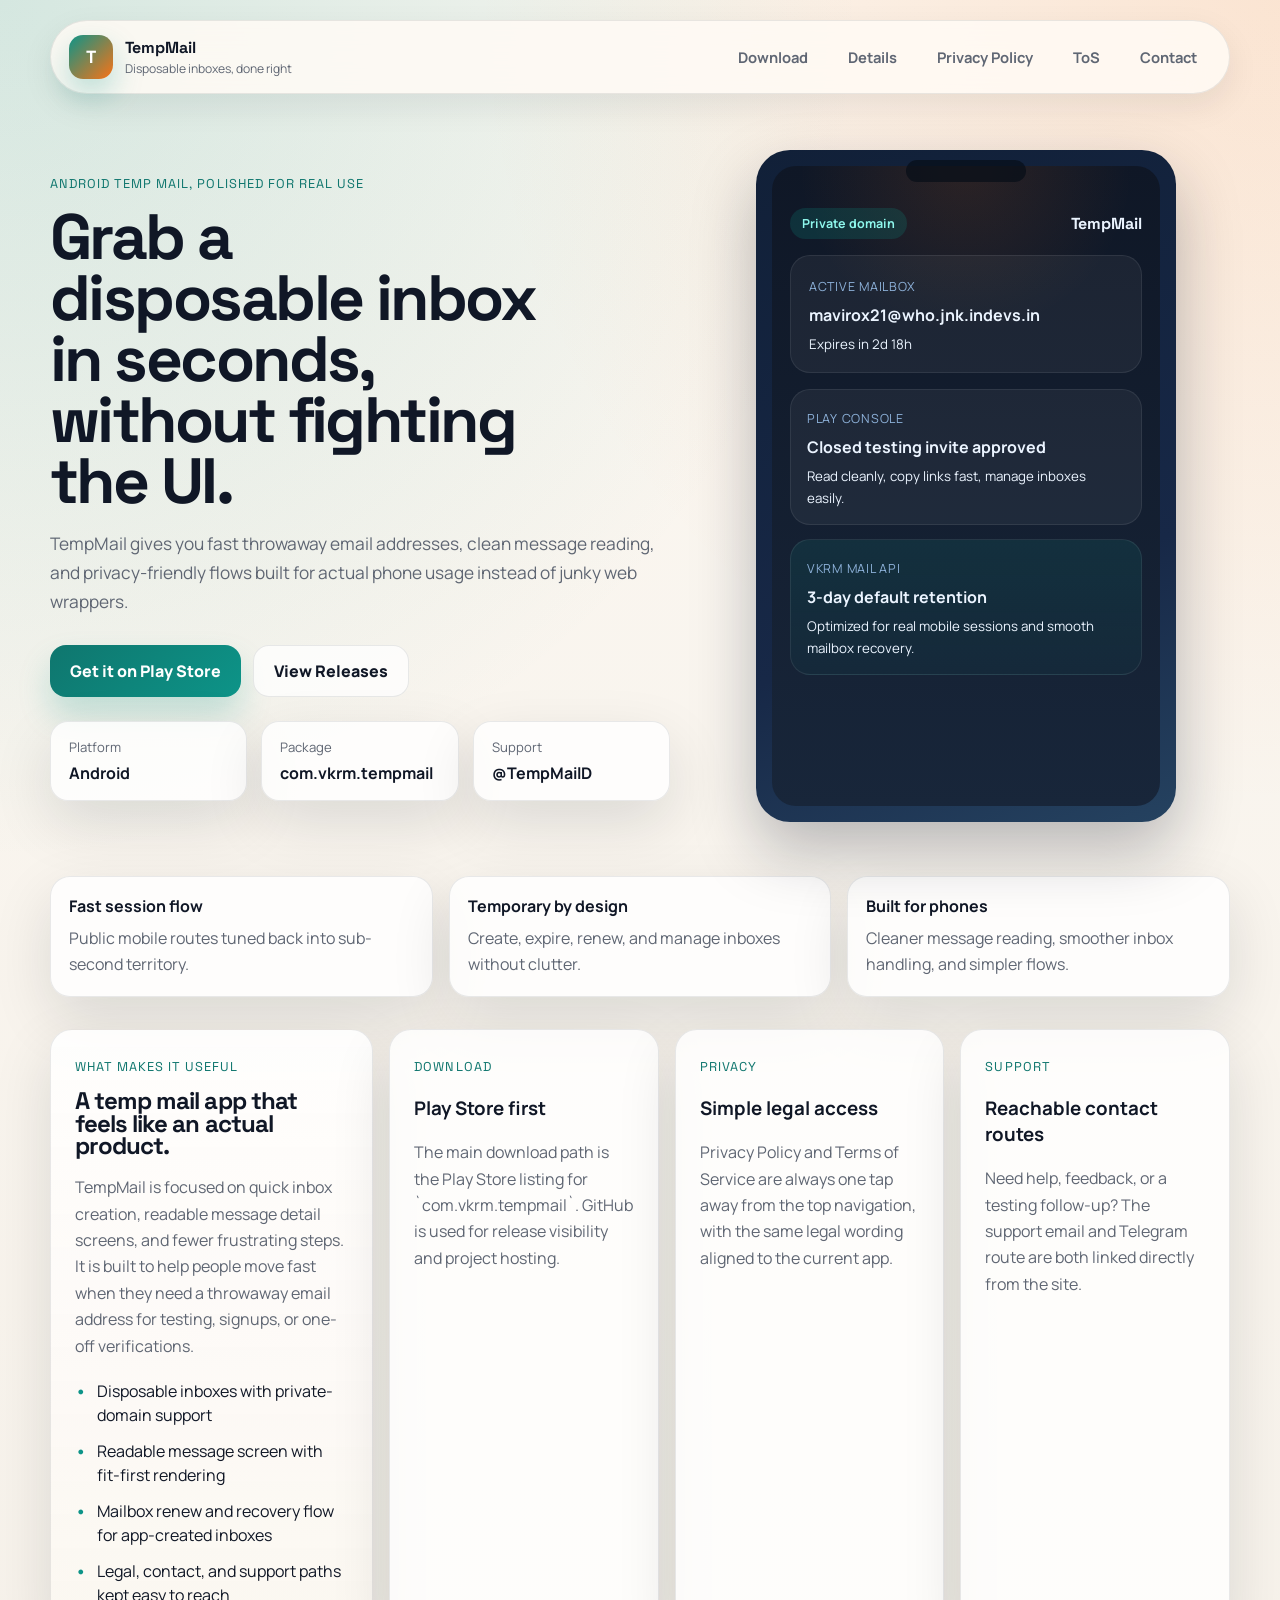
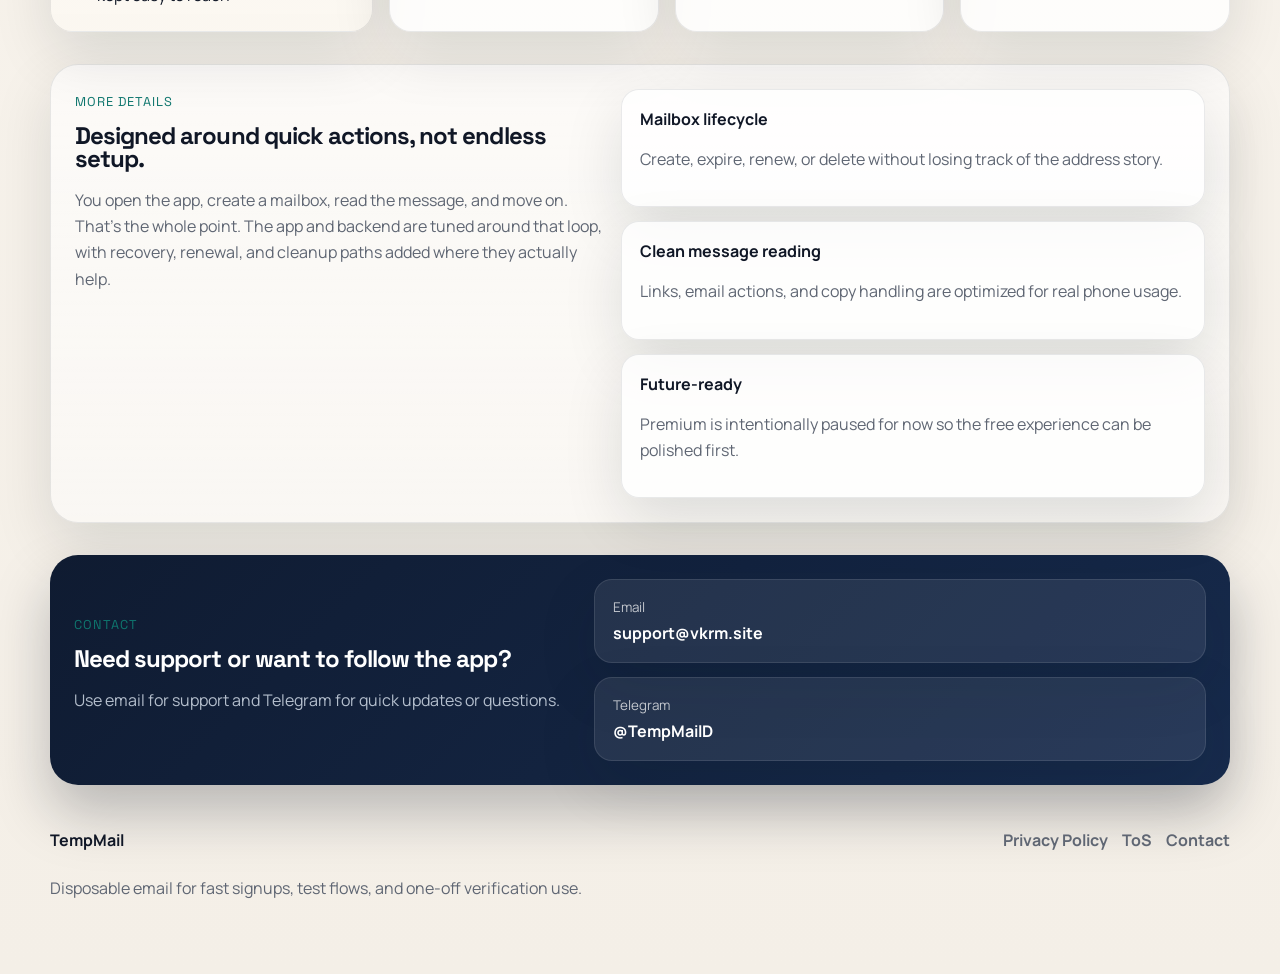
==== index.html @ 7fb51815 "Create TempMail landing website" ====
<!doctype html>
<html lang="en">
  <head>
    <meta charset="UTF-8" />
    <meta name="viewport" content="width=device-width, initial-scale=1.0" />
    <title>TempMail | Fast Temporary Email for Android</title>
    <meta
      name="description"
      content="TempMail is a fast Android temporary email app with disposable inboxes, smooth message reading, privacy-first design, and instant Play Store access."
    />
    <meta property="og:title" content="TempMail | Fast Temporary Email for Android" />
    <meta
      property="og:description"
      content="Disposable email addresses, smooth inbox handling, and a clean Android experience."
    />
    <meta property="og:type" content="website" />
    <meta property="theme-color" content="#0e1726" />
    <link rel="preconnect" href="https://fonts.googleapis.com" />
    <link rel="preconnect" href="https://fonts.gstatic.com" crossorigin />
    <link
      href="https://fonts.googleapis.com/css2?family=Manrope:wght@400;500;600;700;800&family=Space+Grotesk:wght@500;700&display=swap"
      rel="stylesheet"
    />
    <link rel="icon" href="assets/favicon.svg" type="image/svg+xml" />
    <link rel="stylesheet" href="styles.css" />
  </head>
  <body>
    <div class="site-shell">
      <header class="topbar">
        <a class="brand" href="index.html" aria-label="TempMail home">
          <span class="brand-mark">T</span>
          <span class="brand-copy">
            <strong>TempMail</strong>
            <small>Disposable inboxes, done right</small>
          </span>
        </a>

        <button class="menu-toggle" type="button" aria-label="Toggle menu" data-menu-toggle>
          <span></span>
          <span></span>
          <span></span>
        </button>

        <nav class="nav" data-nav>
          <a href="#download">Download</a>
          <a href="#details">Details</a>
          <a href="privacy-policy.html">Privacy Policy</a>
          <a href="terms-of-service.html">ToS</a>
          <a href="#contact">Contact</a>
        </nav>
      </header>

      <main>
        <section class="hero">
          <div class="hero-copy">
            <span class="eyebrow">Android temp mail, polished for real use</span>
            <h1>Grab a disposable inbox in seconds, without fighting the UI.</h1>
            <p class="lead">
              TempMail gives you fast throwaway email addresses, clean message reading, and
              privacy-friendly flows built for actual phone usage instead of junky web wrappers.
            </p>

            <div class="cta-row" id="download">
              <a
                class="button button-primary"
                href="https://play.google.com/store/apps/details?id=com.vkrm.tempmail"
                target="_blank"
                rel="noreferrer"
              >
                Get it on Play Store
              </a>
              <a
                class="button button-secondary"
                href="https://github.com/vkrmv121/TempMail-App/releases"
                target="_blank"
                rel="noreferrer"
              >
                View Releases
              </a>
            </div>

            <div class="meta-row">
              <article class="meta-card">
                <span>Platform</span>
                <strong>Android</strong>
              </article>
              <article class="meta-card">
                <span>Package</span>
                <strong>com.vkrm.tempmail</strong>
              </article>
              <article class="meta-card">
                <span>Support</span>
                <strong>@TempMailD</strong>
              </article>
            </div>
          </div>

          <div class="hero-preview" aria-hidden="true">
            <div class="device">
              <div class="device-notch"></div>
              <div class="device-screen">
                <div class="screen-header">
                  <span class="pill">Private domain</span>
                  <span class="screen-title">TempMail</span>
                </div>
                <div class="mail-card mail-card-main">
                  <span class="mail-label">Active mailbox</span>
                  <strong>mavirox21@who.jnk.indevs.in</strong>
                  <small>Expires in 2d 18h</small>
                </div>
                <div class="message-stack">
                  <article class="message-card">
                    <span class="message-source">Play Console</span>
                    <strong>Closed testing invite approved</strong>
                    <small>Read cleanly, copy links fast, manage inboxes easily.</small>
                  </article>
                  <article class="message-card accent">
                    <span class="message-source">VKRM Mail API</span>
                    <strong>3-day default retention</strong>
                    <small>Optimized for real mobile sessions and smooth mailbox recovery.</small>
                  </article>
                </div>
              </div>
            </div>
          </div>
        </section>

        <section class="stat-strip">
          <article>
            <strong>Fast session flow</strong>
            <span>Public mobile routes tuned back into sub-second territory.</span>
          </article>
          <article>
            <strong>Temporary by design</strong>
            <span>Create, expire, renew, and manage inboxes without clutter.</span>
          </article>
          <article>
            <strong>Built for phones</strong>
            <span>Cleaner message reading, smoother inbox handling, and simpler flows.</span>
          </article>
        </section>

        <section class="details-grid" id="details">
          <article class="feature-card feature-card-large">
            <span class="card-kicker">What makes it useful</span>
            <h2>A temp mail app that feels like an actual product.</h2>
            <p>
              TempMail is focused on quick inbox creation, readable message detail screens, and
              fewer frustrating steps. It is built to help people move fast when they need a
              throwaway email address for testing, signups, or one-off verifications.
            </p>
            <ul class="check-list">
              <li>Disposable inboxes with private-domain support</li>
              <li>Readable message screen with fit-first rendering</li>
              <li>Mailbox renew and recovery flow for app-created inboxes</li>
              <li>Legal, contact, and support paths kept easy to reach</li>
            </ul>
          </article>

          <article class="feature-card">
            <span class="card-kicker">Download</span>
            <h3>Play Store first</h3>
            <p>
              The main download path is the Play Store listing for `com.vkrm.tempmail`. GitHub is
              used for release visibility and project hosting.
            </p>
          </article>

          <article class="feature-card">
            <span class="card-kicker">Privacy</span>
            <h3>Simple legal access</h3>
            <p>
              Privacy Policy and Terms of Service are always one tap away from the top navigation,
              with the same legal wording aligned to the current app.
            </p>
          </article>

          <article class="feature-card">
            <span class="card-kicker">Support</span>
            <h3>Reachable contact routes</h3>
            <p>
              Need help, feedback, or a testing follow-up? The support email and Telegram route are
              both linked directly from the site.
            </p>
          </article>
        </section>

        <section class="showcase">
          <div class="showcase-copy">
            <span class="card-kicker">More details</span>
            <h2>Designed around quick actions, not endless setup.</h2>
            <p>
              You open the app, create a mailbox, read the message, and move on. That’s the whole
              point. The app and backend are tuned around that loop, with recovery, renewal, and
              cleanup paths added where they actually help.
            </p>
          </div>

          <div class="showcase-panels">
            <article class="mini-panel">
              <strong>Mailbox lifecycle</strong>
              <p>Create, expire, renew, or delete without losing track of the address story.</p>
            </article>
            <article class="mini-panel">
              <strong>Clean message reading</strong>
              <p>Links, email actions, and copy handling are optimized for real phone usage.</p>
            </article>
            <article class="mini-panel">
              <strong>Future-ready</strong>
              <p>Premium is intentionally paused for now so the free experience can be polished first.</p>
            </article>
          </div>
        </section>

        <section class="contact-band" id="contact">
          <div>
            <span class="card-kicker">Contact</span>
            <h2>Need support or want to follow the app?</h2>
            <p>Use email for support and Telegram for quick updates or questions.</p>
          </div>

          <div class="contact-actions">
            <a class="contact-card" href="mailto:support@vkrm.site?subject=TempMail%20Support">
              <span>Email</span>
              <strong>support@vkrm.site</strong>
            </a>
            <a
              class="contact-card"
              href="https://tempmailD.t.me"
              target="_blank"
              rel="noreferrer"
            >
              <span>Telegram</span>
              <strong>@TempMailD</strong>
            </a>
          </div>
        </section>
      </main>

      <footer class="footer">
        <div>
          <strong>TempMail</strong>
          <p>Disposable email for fast signups, test flows, and one-off verification use.</p>
        </div>

        <nav class="footer-links" aria-label="Footer links">
          <a href="privacy-policy.html">Privacy Policy</a>
          <a href="terms-of-service.html">ToS</a>
          <a href="#contact">Contact</a>
        </nav>
      </footer>
    </div>

    <script src="script.js"></script>
  </body>
</html>
---- styles.css ----
:root {
  --bg: #f4efe7;
  --panel: rgba(255, 255, 255, 0.8);
  --panel-strong: #fffdf8;
  --ink: #101726;
  --muted: #5f6673;
  --line: rgba(16, 23, 38, 0.09);
  --brand: #0d9488;
  --brand-deep: #0f766e;
  --accent: #f97316;
  --shadow: 0 22px 60px rgba(12, 23, 37, 0.12);
  --radius-xl: 28px;
  --radius-lg: 22px;
  --radius-md: 16px;
  --content: 1180px;
}

* {
  box-sizing: border-box;
}

html {
  scroll-behavior: smooth;
}

body {
  margin: 0;
  font-family: "Manrope", sans-serif;
  color: var(--ink);
  background:
    radial-gradient(circle at top left, rgba(13, 148, 136, 0.16), transparent 30%),
    radial-gradient(circle at top right, rgba(249, 115, 22, 0.14), transparent 28%),
    linear-gradient(180deg, #fbf7f1 0%, #f4efe7 100%);
}

a {
  color: inherit;
  text-decoration: none;
}

.site-shell {
  width: min(calc(100% - 32px), var(--content));
  margin: 0 auto;
  padding: 20px 0 48px;
}

.topbar {
  position: sticky;
  top: 14px;
  z-index: 20;
  display: flex;
  align-items: center;
  justify-content: space-between;
  gap: 16px;
  padding: 14px 18px;
  border: 1px solid var(--line);
  border-radius: 999px;
  background: rgba(255, 251, 245, 0.86);
  backdrop-filter: blur(18px);
  box-shadow: 0 12px 32px rgba(16, 23, 38, 0.08);
}

.brand {
  display: inline-flex;
  align-items: center;
  gap: 12px;
  min-width: 0;
}

.brand-mark {
  display: grid;
  place-items: center;
  width: 44px;
  height: 44px;
  border-radius: 14px;
  background: linear-gradient(135deg, var(--brand), var(--accent));
  color: white;
  font-family: "Space Grotesk", sans-serif;
  font-weight: 700;
  font-size: 1.1rem;
  box-shadow: 0 14px 30px rgba(13, 148, 136, 0.28);
}

.brand-copy {
  display: flex;
  flex-direction: column;
  gap: 2px;
}

.brand-copy strong {
  font-family: "Space Grotesk", sans-serif;
  font-size: 1rem;
}

.brand-copy small {
  color: var(--muted);
  font-size: 0.76rem;
}

.nav {
  display: flex;
  align-items: center;
  gap: 12px;
}

.nav a {
  padding: 10px 14px;
  border-radius: 999px;
  color: var(--muted);
  font-weight: 700;
  font-size: 0.92rem;
  transition: background 180ms ease, color 180ms ease, transform 180ms ease;
}

.nav a:hover {
  background: rgba(13, 148, 136, 0.1);
  color: var(--ink);
  transform: translateY(-1px);
}

.menu-toggle {
  display: none;
  border: 0;
  background: transparent;
  padding: 8px;
  cursor: pointer;
}

.menu-toggle span {
  display: block;
  width: 22px;
  height: 2px;
  border-radius: 999px;
  background: var(--ink);
}

.menu-toggle span + span {
  margin-top: 4px;
}

.hero {
  display: grid;
  grid-template-columns: 1.08fr 0.92fr;
  gap: 32px;
  align-items: center;
  padding: 56px 0 44px;
}

.eyebrow,
.card-kicker {
  display: inline-flex;
  align-items: center;
  gap: 8px;
  color: var(--brand-deep);
  font-family: "Space Grotesk", sans-serif;
  font-size: 0.8rem;
  letter-spacing: 0.08em;
  text-transform: uppercase;
}

.hero h1,
.details-grid h2,
.showcase h2,
.contact-band h2 {
  margin: 14px 0 16px;
  line-height: 0.95;
  letter-spacing: -0.04em;
  font-family: "Space Grotesk", sans-serif;
}

.hero h1 {
  font-size: clamp(3rem, 5vw, 5.5rem);
  max-width: 12ch;
}

.lead {
  max-width: 58ch;
  color: var(--muted);
  font-size: 1.08rem;
  line-height: 1.7;
}

.cta-row {
  display: flex;
  flex-wrap: wrap;
  gap: 12px;
  margin: 28px 0 24px;
}

.button {
  display: inline-flex;
  align-items: center;
  justify-content: center;
  min-height: 52px;
  padding: 0 20px;
  border-radius: 16px;
  font-weight: 800;
  transition: transform 180ms ease, box-shadow 180ms ease, background 180ms ease;
}

.button:hover {
  transform: translateY(-2px);
}

.button-primary {
  color: white;
  background: linear-gradient(135deg, var(--brand-deep), var(--brand));
  box-shadow: 0 18px 32px rgba(13, 148, 136, 0.22);
}

.button-secondary {
  border: 1px solid var(--line);
  background: rgba(255, 255, 255, 0.75);
}

.meta-row {
  display: grid;
  grid-template-columns: repeat(3, minmax(0, 1fr));
  gap: 14px;
  max-width: 700px;
}

.meta-card,
.feature-card,
.mini-panel,
.contact-card,
.stat-strip article {
  border: 1px solid var(--line);
  background: var(--panel);
  box-shadow: var(--shadow);
}

.meta-card {
  padding: 16px 18px;
  border-radius: 18px;
}

.meta-card span {
  display: block;
  margin-bottom: 6px;
  color: var(--muted);
  font-size: 0.82rem;
}

.hero-preview {
  display: flex;
  justify-content: center;
}

.device {
  position: relative;
  width: min(100%, 420px);
  padding: 16px;
  border-radius: 34px;
  background: linear-gradient(160deg, #112038, #172847 65%, #254260);
  box-shadow: 0 28px 64px rgba(16, 23, 38, 0.28);
}

.device-notch {
  position: absolute;
  inset: 10px auto auto 50%;
  transform: translateX(-50%);
  width: 120px;
  height: 22px;
  border-radius: 999px;
  background: rgba(7, 13, 24, 0.7);
}

.device-screen {
  min-height: 640px;
  padding: 42px 18px 18px;
  border-radius: 24px;
  background:
    radial-gradient(circle at top, rgba(249, 115, 22, 0.12), transparent 25%),
    linear-gradient(180deg, #0f1726 0%, #18263a 100%);
  color: #ebf4ff;
}

.screen-header {
  display: flex;
  align-items: center;
  justify-content: space-between;
  margin-bottom: 16px;
}

.pill {
  padding: 7px 12px;
  border-radius: 999px;
  background: rgba(13, 148, 136, 0.2);
  color: #8ef7ec;
  font-size: 0.78rem;
  font-weight: 700;
}

.screen-title {
  font-family: "Space Grotesk", sans-serif;
  font-weight: 700;
}

.mail-card,
.message-card {
  border: 1px solid rgba(255, 255, 255, 0.08);
  border-radius: 20px;
  background: rgba(255, 255, 255, 0.05);
}

.mail-card {
  padding: 18px;
}

.mail-card strong,
.message-card strong {
  display: block;
  margin: 8px 0 6px;
}

.mail-label,
.message-source {
  color: #8db1d9;
  font-size: 0.78rem;
  text-transform: uppercase;
  letter-spacing: 0.06em;
}

.message-stack {
  display: grid;
  gap: 14px;
  margin-top: 16px;
}

.message-card {
  padding: 16px;
}

.message-card.accent {
  background: linear-gradient(180deg, rgba(13, 148, 136, 0.14), rgba(13, 148, 136, 0.06));
}

.stat-strip {
  display: grid;
  grid-template-columns: repeat(3, minmax(0, 1fr));
  gap: 16px;
  margin: 10px 0 32px;
}

.stat-strip article {
  padding: 18px;
  border-radius: 20px;
}

.stat-strip strong {
  display: block;
  margin-bottom: 8px;
}

.stat-strip span,
.feature-card p,
.showcase-copy p,
.mini-panel p,
.contact-band p,
.footer p {
  color: var(--muted);
  line-height: 1.65;
}

.details-grid {
  display: grid;
  grid-template-columns: 1.2fr repeat(3, 1fr);
  gap: 16px;
  margin: 32px 0;
}

.feature-card {
  padding: 24px;
  border-radius: var(--radius-lg);
}

.feature-card-large {
  grid-column: span 1;
  background: linear-gradient(180deg, rgba(255, 255, 255, 0.88), rgba(251, 247, 241, 0.95));
}

.check-list {
  margin: 20px 0 0;
  padding: 0;
  list-style: none;
  display: grid;
  gap: 12px;
}

.check-list li {
  position: relative;
  padding-left: 22px;
  line-height: 1.5;
}

.check-list li::before {
  content: "•";
  position: absolute;
  left: 0;
  color: var(--brand);
  font-weight: 800;
}

.showcase {
  display: grid;
  grid-template-columns: 0.95fr 1.05fr;
  gap: 18px;
  margin: 32px 0;
  padding: 24px;
  border-radius: var(--radius-xl);
  background: linear-gradient(180deg, rgba(255, 255, 255, 0.64), rgba(255, 255, 255, 0.48));
  border: 1px solid var(--line);
  box-shadow: var(--shadow);
}

.showcase-panels {
  display: grid;
  gap: 14px;
}

.mini-panel {
  padding: 18px;
  border-radius: 18px;
}

.mini-panel strong {
  display: block;
  margin-bottom: 8px;
}

.contact-band {
  display: grid;
  grid-template-columns: 0.9fr 1.1fr;
  gap: 20px;
  align-items: center;
  margin: 32px 0 20px;
  padding: 24px;
  border-radius: var(--radius-xl);
  background: linear-gradient(135deg, #0f1b31, #172b4d);
  color: white;
  box-shadow: 0 28px 56px rgba(16, 23, 38, 0.26);
}

.contact-band p {
  color: rgba(235, 244, 255, 0.75);
}

.contact-actions {
  display: grid;
  gap: 14px;
}

.contact-card {
  padding: 18px;
  border-radius: 18px;
  background: rgba(255, 255, 255, 0.08);
  border-color: rgba(255, 255, 255, 0.1);
  color: white;
}

.contact-card span {
  display: block;
  margin-bottom: 6px;
  color: rgba(255, 255, 255, 0.72);
  font-size: 0.84rem;
}

.footer {
  display: flex;
  align-items: flex-start;
  justify-content: space-between;
  gap: 20px;
  padding: 24px 0 8px;
}

.footer strong {
  display: inline-block;
  margin-bottom: 8px;
}

.footer-links {
  display: flex;
  flex-wrap: wrap;
  gap: 14px;
}

.footer-links a {
  color: var(--muted);
  font-weight: 700;
}

@media (max-width: 1100px) {
  .hero,
  .showcase,
  .contact-band {
    grid-template-columns: 1fr;
  }

  .details-grid {
    grid-template-columns: repeat(2, minmax(0, 1fr));
  }

  .feature-card-large {
    grid-column: 1 / -1;
  }
}

@media (max-width: 760px) {
  .site-shell {
    width: min(calc(100% - 22px), var(--content));
  }

  .topbar {
    border-radius: 26px;
    padding: 14px;
  }

  .menu-toggle {
    display: inline-flex;
    flex-direction: column;
    justify-content: center;
  }

  .nav {
    position: absolute;
    top: calc(100% + 10px);
    right: 0;
    left: 0;
    display: none;
    flex-direction: column;
    align-items: stretch;
    padding: 10px;
    border: 1px solid var(--line);
    border-radius: 22px;
    background: rgba(255, 251, 245, 0.96);
    box-shadow: var(--shadow);
  }

  .nav.is-open {
    display: flex;
  }

  .hero {
    padding-top: 34px;
  }

  .hero h1 {
    max-width: 100%;
  }

  .meta-row,
  .stat-strip,
  .details-grid {
    grid-template-columns: 1fr;
  }

  .footer {
    flex-direction: column;
  }
}
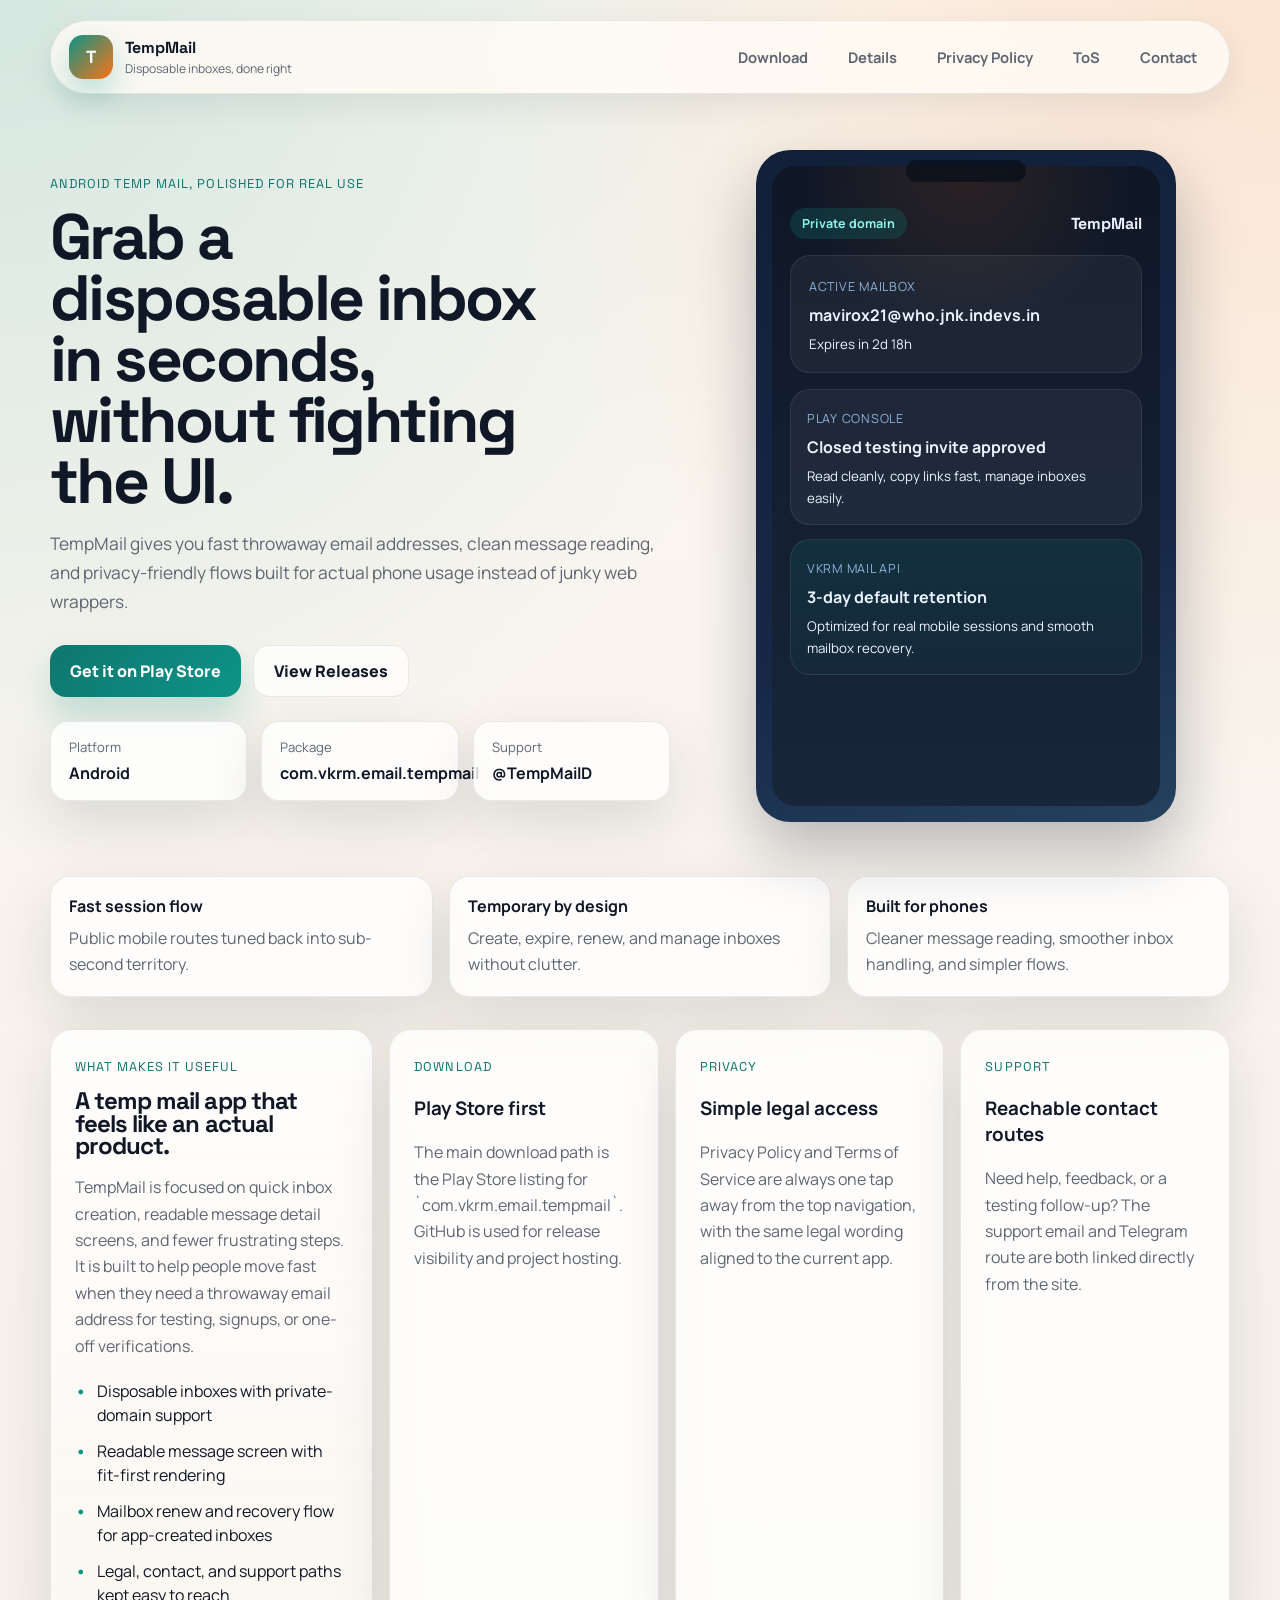
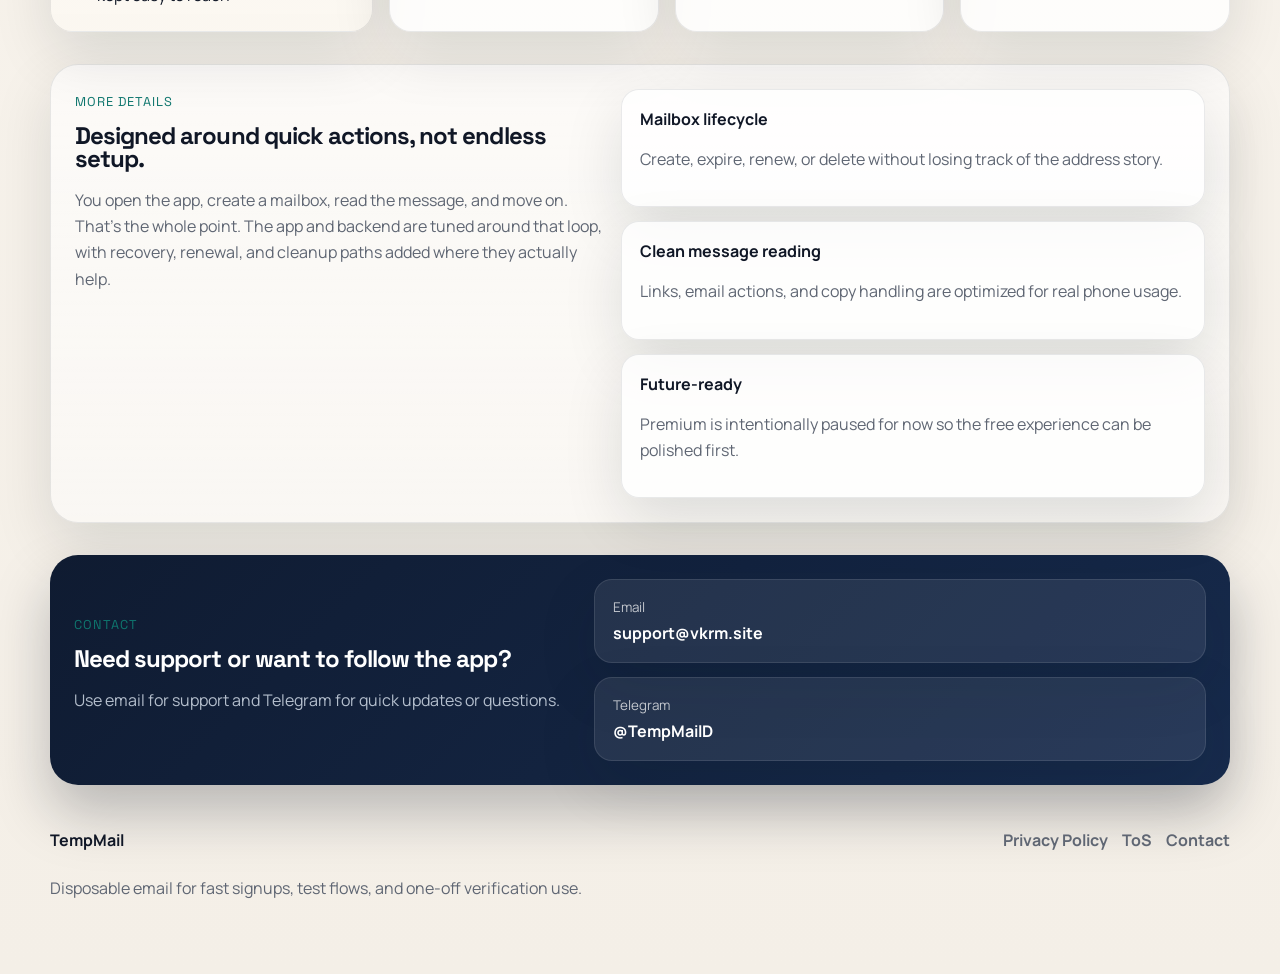
==== commit 8f1394fb: "Update TempMail package name to com.vkrm.email.tempmail" ====
--- a/index.html
+++ b/index.html
@@ -63,7 +63,7 @@
             <div class="cta-row" id="download">
               <a
                 class="button button-primary"
-                href="https://play.google.com/store/apps/details?id=com.vkrm.tempmail"
+                href="https://play.google.com/store/apps/details?id=com.vkrm.email.tempmail"
                 target="_blank"
                 rel="noreferrer"
               >
@@ -86,7 +86,7 @@
               </article>
               <article class="meta-card">
                 <span>Package</span>
-                <strong>com.vkrm.tempmail</strong>
+                <strong>com.vkrm.email.tempmail</strong>
               </article>
               <article class="meta-card">
                 <span>Support</span>
@@ -161,7 +161,7 @@
             <span class="card-kicker">Download</span>
             <h3>Play Store first</h3>
             <p>
-              The main download path is the Play Store listing for `com.vkrm.tempmail`. GitHub is
+              The main download path is the Play Store listing for `com.vkrm.email.tempmail`. GitHub is
               used for release visibility and project hosting.
             </p>
           </article>
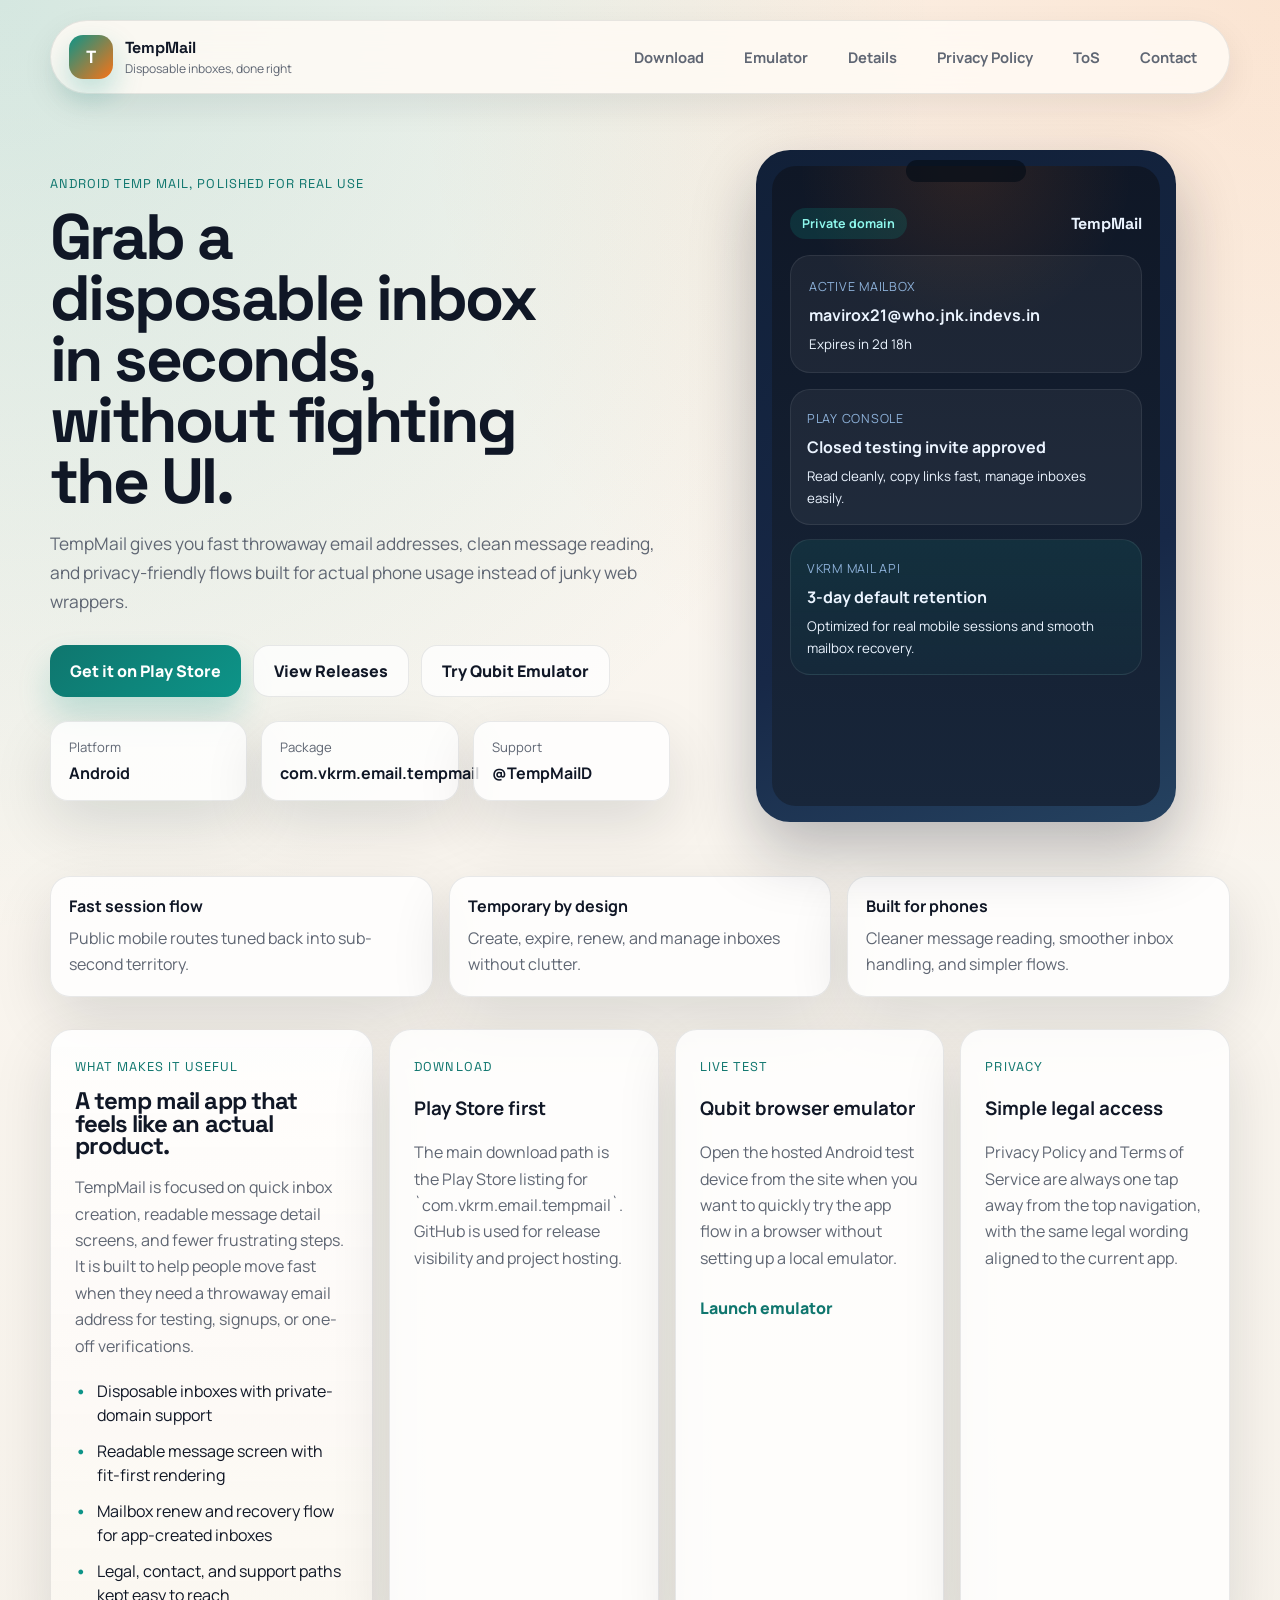
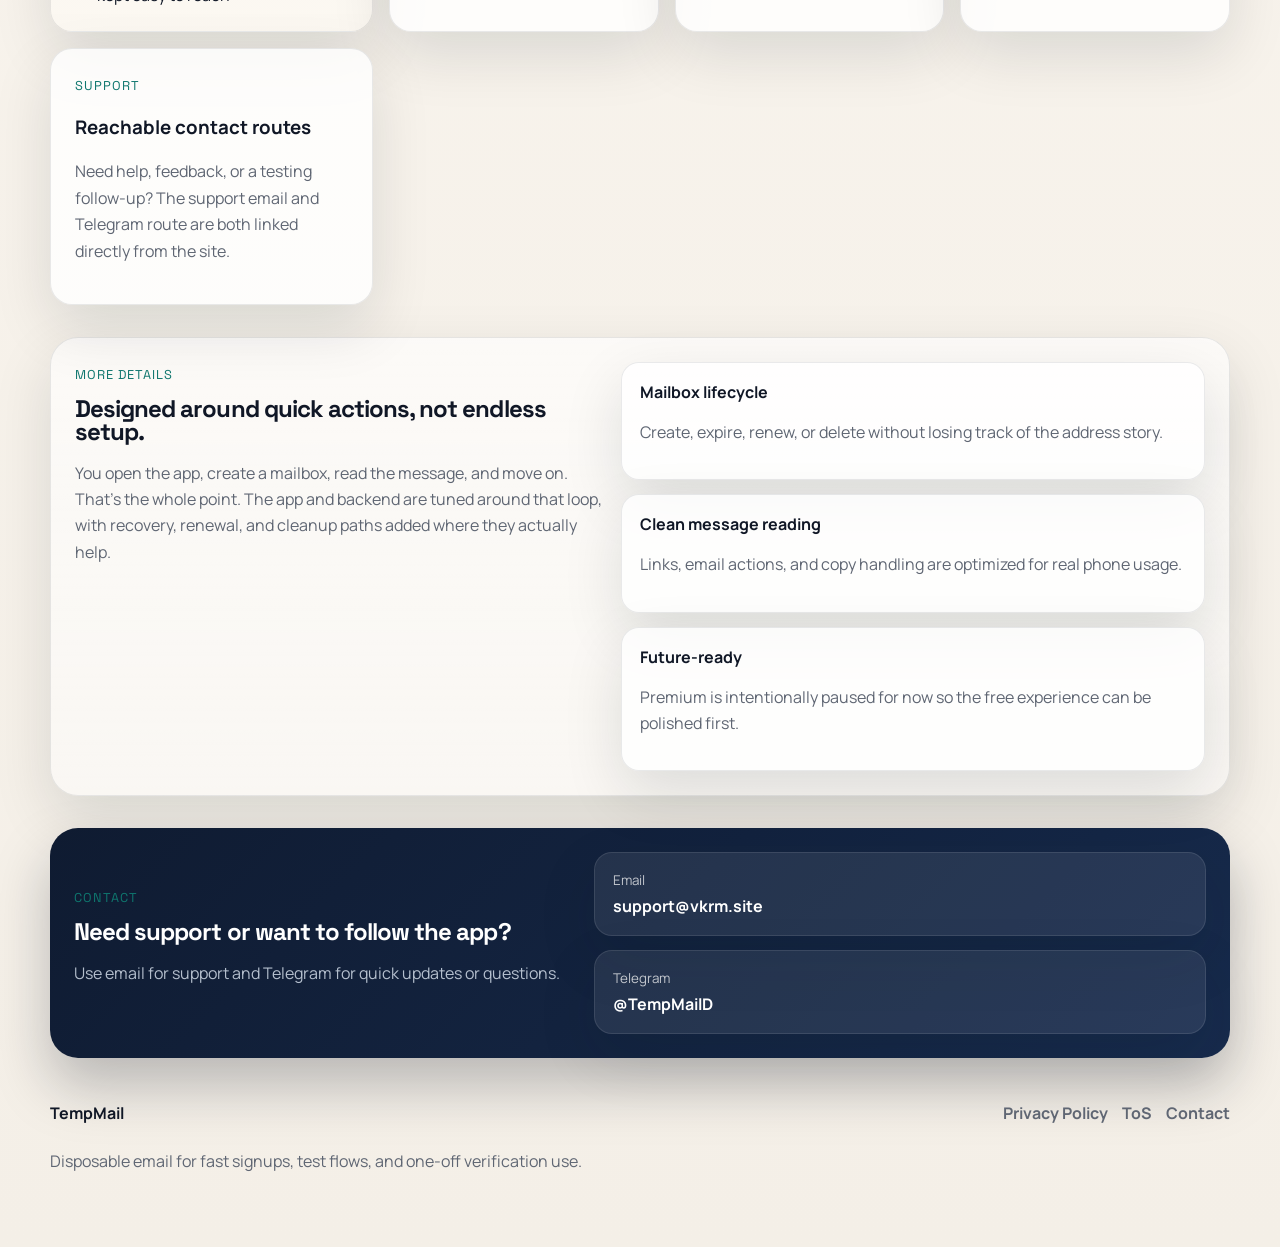
==== commit 13c0354a: "Restore Qubit emulator site link" ====
--- a/index.html
+++ b/index.html
@@ -43,6 +43,7 @@
 
         <nav class="nav" data-nav>
           <a href="#download">Download</a>
+          <a href="https://vkrm1y.vkrm.site/phone" target="_blank" rel="noreferrer">Emulator</a>
           <a href="#details">Details</a>
           <a href="privacy-policy.html">Privacy Policy</a>
           <a href="terms-of-service.html">ToS</a>
@@ -76,6 +77,14 @@
                 rel="noreferrer"
               >
                 View Releases
+              </a>
+              <a
+                class="button button-secondary"
+                href="https://vkrm1y.vkrm.site/phone"
+                target="_blank"
+                rel="noreferrer"
+              >
+                Try Qubit Emulator
               </a>
             </div>
 
@@ -167,6 +176,23 @@
           </article>
 
           <article class="feature-card">
+            <span class="card-kicker">Live test</span>
+            <h3>Qubit browser emulator</h3>
+            <p>
+              Open the hosted Android test device from the site when you want to quickly try the
+              app flow in a browser without setting up a local emulator.
+            </p>
+            <a
+              class="inline-link"
+              href="https://vkrm1y.vkrm.site/phone"
+              target="_blank"
+              rel="noreferrer"
+            >
+              Launch emulator
+            </a>
+          </article>
+
+          <article class="feature-card">
             <span class="card-kicker">Privacy</span>
             <h3>Simple legal access</h3>
             <p>
--- a/styles.css
+++ b/styles.css
@@ -402,6 +402,17 @@
   font-weight: 800;
 }
 
+.inline-link {
+  display: inline-flex;
+  margin-top: 10px;
+  color: var(--brand-deep);
+  font-weight: 800;
+}
+
+.inline-link:hover {
+  text-decoration: underline;
+}
+
 .showcase {
   display: grid;
   grid-template-columns: 0.95fr 1.05fr;
